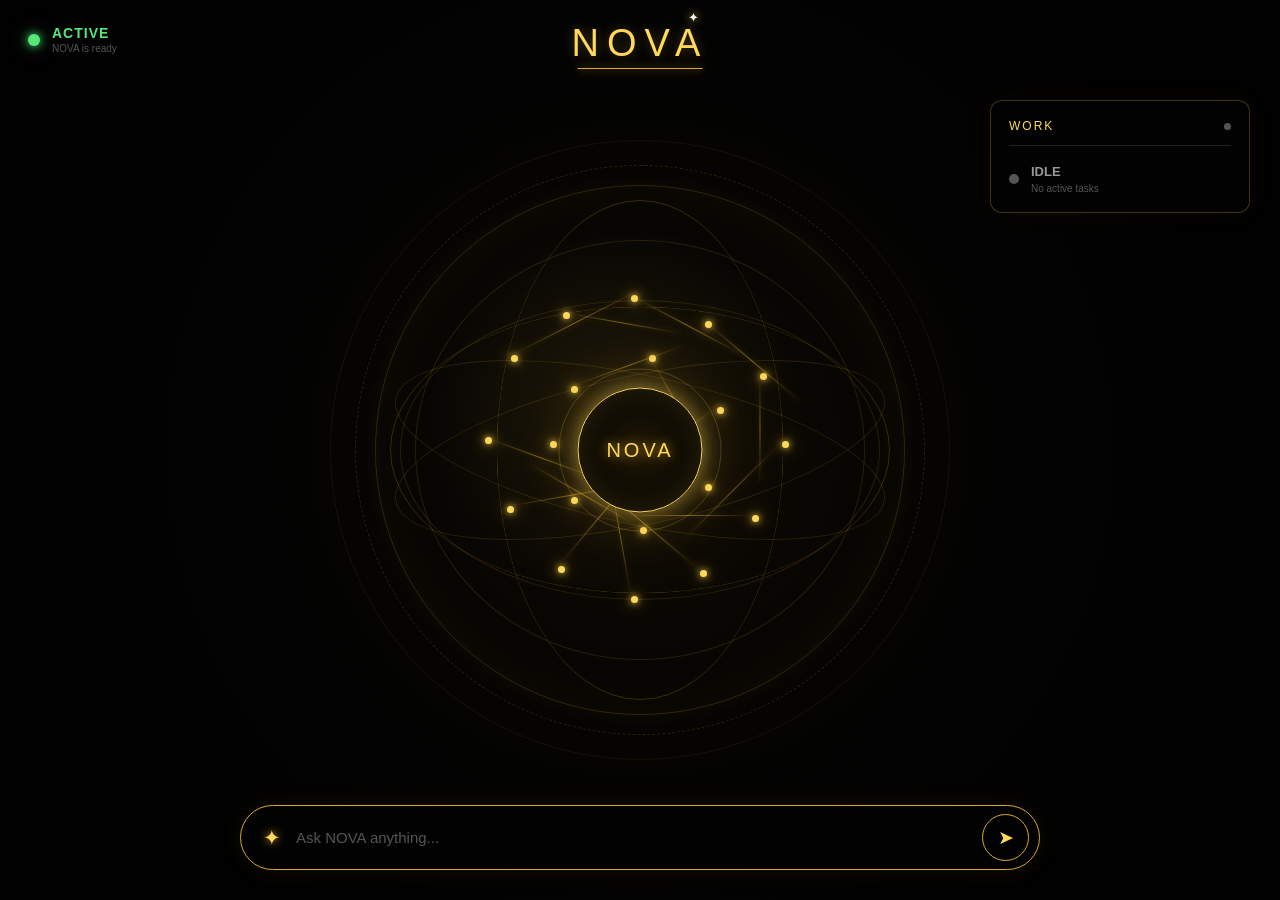
==== Ui/Index.html @ 0acd36e1 "NOVA local-first assistant: neural intent router, Ollama brain, full action layer Replaces the early" ====
<!DOCTYPE html>
<html lang="en">
<head>
    <meta charset="UTF-8">
    <meta name="viewport" content="width=device-width, initial-scale=1.0">

    <title>NOVA</title>

    <link rel="stylesheet" href="style.css">
</head>

<body>

    <!-- ================= STATUS ================= -->


    <div class="status-bar">

        <div class="status-light"></div>

        <div class="status-text">
            <span id="status">ACTIVE</span>
            <small id="status-detail">NOVA is ready</small>
        </div>

    </div>


    <!-- ================= NOVA TITLE ================= -->

    <div class="nova-title">
        NOV<span>A</span>

        <div class="nova-star">✦</div>

        <div class="title-line"></div>
    </div>


    <!-- ================= NEURAL GLOBE ================= -->

    <main class="globe-container">

        <div class="globe">

            <!-- Outer rings -->
            <div class="ring ring-1"></div>
            <div class="ring ring-2"></div>
            <div class="ring ring-3"></div>

            <!-- Latitude -->
            <div class="latitude latitude-1"></div>
            <div class="latitude latitude-2"></div>
            <div class="latitude latitude-3"></div>
            <div class="latitude latitude-4"></div>

            <!-- Longitude -->
            <div class="longitude longitude-1"></div>
            <div class="longitude longitude-2"></div>
            <div class="longitude longitude-3"></div>
            <div class="longitude longitude-4"></div>

            <!-- Neural network -->
            <div class="network">

                <span class="node n1"></span>
                <span class="node n2"></span>
                <span class="node n3"></span>
                <span class="node n4"></span>
                <span class="node n5"></span>
                <span class="node n6"></span>
                <span class="node n7"></span>
                <span class="node n8"></span>
                <span class="node n9"></span>
                <span class="node n10"></span>
                <span class="node n11"></span>
                <span class="node n12"></span>
                <span class="node n13"></span>
                <span class="node n14"></span>
                <span class="node n15"></span>
                <span class="node n16"></span>
                <span class="node n17"></span>
                <span class="node n18"></span>
                <span class="node n19"></span>
                <span class="node n20"></span>

                <span class="line l1"></span>
                <span class="line l2"></span>
                <span class="line l3"></span>
                <span class="line l4"></span>
                <span class="line l5"></span>
                <span class="line l6"></span>
                <span class="line l7"></span>
                <span class="line l8"></span>
                <span class="line l9"></span>
                <span class="line l10"></span>
                <span class="line l11"></span>
                <span class="line l12"></span>
                <span class="line l13"></span>
                <span class="line l14"></span>
                <span class="line l15"></span>
                <span class="line l16"></span>

            </div>


            <!-- NOVA Core -->

            <div class="core">

                <div class="core-glow"></div>

                <span>NOVA</span>

            </div>

        </div>

    </main>


    <!-- ================= TASK PANEL ================= -->

    <aside class="task-panel">

        <div class="task-header">
            <span>WORK</span>

            <div class="task-indicator"></div>
        </div>

        <div id="task-content" class="task-content">

            <div class="idle">

                <div class="idle-dot"></div>

                <div>
                    <strong>IDLE</strong>
                    <small>No active tasks</small>
                </div>

            </div>

        </div>

    </aside>


    <!-- ================= CHATBOX ================= -->

    <div class="chatbox">

        <div class="chat-icon">
            ✦
        </div>

        <input
            id="chat-input"
            type="text"
            placeholder="Ask NOVA anything..."
            autocomplete="off"
        >

        <button id="send-button">
            ➤
        </button>

    </div>


    <script src="script.js"></script></body>

</html>
---- Ui/style.css ----
/* =========================================
   NOVA CORE UI
========================================= */

* {
    margin: 0;
    padding: 0;
    box-sizing: border-box;
}

:root {
    --black: #020202;
    --gold: #d9a928;
    --bright-gold: #ffd85c;
    --dark-gold: #604a12;
    --green: #55e878;
}

body {
    width: 100vw;
    height: 100vh;

    overflow: hidden;

    background:
        radial-gradient(
            circle at center,
            #100c03 0%,
            #050403 35%,
            #010101 75%
        );

    color: white;

    font-family:
        "Segoe UI",
        Arial,
        sans-serif;
}


/* =========================================
   STATUS BAR
========================================= */

.status-bar {
    position: absolute;

    top: 25px;
    left: 28px;

    display: flex;

    align-items: center;

    gap: 12px;

    z-index: 20;
}

.status-light {
    width: 12px;
    height: 12px;

    border-radius: 50%;

    background: var(--green);

    box-shadow:
        0 0 8px var(--green),
        0 0 20px rgba(85, 232, 120, 0.5);

    animation: statusPulse 2s infinite;
}

@keyframes statusPulse {

    0%,
    100% {
        opacity: 0.5;
        transform: scale(0.85);
    }

    50% {
        opacity: 1;
        transform: scale(1);
    }
}

.status-text span {
    display: block;

    color: var(--green);

    font-size: 14px;

    font-weight: 600;

    letter-spacing: 1px;
}

.status-text small {
    display: block;

    margin-top: 2px;

    color: #555;

    font-size: 10px;
}


/* =========================================
   NOVA TITLE
========================================= */

.nova-title {
    position: absolute;

    top: 22px;
    left: 50%;

    transform: translateX(-50%);

    color: var(--bright-gold);

    font-size: 38px;

    font-weight: 300;

    letter-spacing: 8px;

    z-index: 20;

    text-shadow:
        0 0 12px rgba(255, 216, 92, 0.3);
}

.nova-title span {
    position: relative;
}

.nova-star {
    position: absolute;

    top: -12px;
    right: 1px;

    font-size: 13px;

    color: white;

    text-shadow:
        0 0 8px var(--bright-gold);
}

.title-line {
    width: 125px;

    height: 1px;

    margin: 3px auto 0;

    background: var(--gold);

    box-shadow:
        0 0 8px var(--gold);
}


/* =========================================
   GLOBE CONTAINER
========================================= */

.globe-container {
    position: absolute;

    top: 50%;
    left: 50%;

    transform:
        translate(-50%, -50%);

    width: 650px;
    height: 650px;

    display: flex;

    align-items: center;
    justify-content: center;
}


/* =========================================
   GLOBE
========================================= */

.globe {
    position: relative;

    width: 520px;
    height: 520px;

    border-radius: 50%;

    background:
        radial-gradient(
            circle at 45% 42%,
            rgba(255, 216, 92, 0.08),
            transparent 45%
        );

    box-shadow:
        0 0 35px rgba(217, 169, 40, 0.08),
        inset 0 0 60px rgba(217, 169, 40, 0.05);

    animation: globeFloat 6s ease-in-out infinite;
}

@keyframes globeFloat {

    0%,
    100% {
        transform: translateY(0);
    }

    50% {
        transform: translateY(-7px);
    }
}


/* =========================================
   OUTER RINGS
========================================= */

.ring {
    position: absolute;

    top: 50%;
    left: 50%;

    border: 1px solid rgba(217, 169, 40, 0.18);

    border-radius: 50%;

    transform: translate(-50%, -50%);
}

.ring-1 {
    width: 530px;
    height: 530px;

    animation: rotateRing 30s linear infinite;
}

.ring-2 {
    width: 570px;
    height: 570px;

    border-style: dashed;

    animation: rotateRingReverse 45s linear infinite;
}

.ring-3 {
    width: 620px;
    height: 620px;

    border-color: rgba(217, 169, 40, 0.08);

    animation: rotateRing 60s linear infinite;
}

@keyframes rotateRing {
    from {
        transform:
            translate(-50%, -50%)
            rotate(0deg);
    }

    to {
        transform:
            translate(-50%, -50%)
            rotate(360deg);
    }
}

@keyframes rotateRingReverse {
    from {
        transform:
            translate(-50%, -50%)
            rotate(360deg);
    }

    to {
        transform:
            translate(-50%, -50%)
            rotate(0deg);
    }
}


/* =========================================
   LATITUDE
========================================= */

.latitude,
.longitude {
    position: absolute;

    top: 50%;
    left: 50%;

    border: 1px solid rgba(217, 169, 40, 0.15);

    border-radius: 50%;

    transform: translate(-50%, -50%);
}

.latitude {
    width: 500px;
    height: 150px;
}

.latitude-1 {
    transform:
        translate(-50%, -50%)
        rotate(12deg);
}

.latitude-2 {
    transform:
        translate(-50%, -50%)
        rotate(-12deg);
}

.latitude-3 {
    width: 480px;
    height: 300px;
}

.latitude-4 {
    width: 450px;
    height: 420px;
}


/* =========================================
   LONGITUDE
========================================= */

.longitude {
    width: 500px;
    height: 500px;

    border-color: rgba(217, 169, 40, 0.13);
}

.longitude-1 {
    transform:
        translate(-50%, -50%)
        rotateX(55deg);
}

.longitude-2 {
    transform:
        translate(-50%, -50%)
        rotateY(55deg);
}

.longitude-3 {
    transform:
        translate(-50%, -50%)
        rotateX(-55deg);
}

.longitude-4 {
    transform:
        translate(-50%, -50%)
        rotateY(-55deg);
}


/* =========================================
   NEURAL NETWORK
========================================= */

.network {
    position: absolute;

    inset: 45px;

    border-radius: 50%;

    animation: networkRotate 35s linear infinite;
}

@keyframes networkRotate {

    from {
        transform: rotate(0deg);
    }

    to {
        transform: rotate(360deg);
    }
}


/* =========================================
   NODES
========================================= */

.node {
    position: absolute;

    width: 7px;
    height: 7px;

    border-radius: 50%;

    background: var(--bright-gold);

    box-shadow:
        0 0 7px var(--bright-gold),
        0 0 17px var(--gold);

    animation:
        nodePulse 1.8s ease-in-out infinite alternate;
}

@keyframes nodePulse {

    from {
        opacity: 0.35;
        transform: scale(0.7);
    }

    to {
        opacity: 1;
        transform: scale(1.4);
    }
}


/* Node positions */

.n1  { left: 20%; top: 28%; }
.n2  { left: 32%; top: 18%; }
.n3  { left: 48%; top: 14%; }
.n4  { left: 65%; top: 20%; }
.n5  { left: 78%; top: 32%; }
.n6  { left: 83%; top: 48%; }
.n7  { left: 76%; top: 65%; }
.n8  { left: 64%; top: 78%; }
.n9  { left: 48%; top: 84%; }
.n10 { left: 31%; top: 77%; }
.n11 { left: 19%; top: 63%; }
.n12 { left: 14%; top: 47%; }

.n13 { left: 34%; top: 35%; }
.n14 { left: 52%; top: 28%; }
.n15 { left: 68%; top: 40%; }
.n16 { left: 65%; top: 58%; }
.n17 { left: 50%; top: 68%; }
.n18 { left: 34%; top: 61%; }
.n19 { left: 29%; top: 48%; }
.n20 { left: 51%; top: 47%; }


/* =========================================
   NEURAL CONNECTIONS
========================================= */

.line {
    position: absolute;

    height: 1px;

    background:
        linear-gradient(
            90deg,
            transparent,
            var(--gold),
            transparent
        );

    transform-origin: left center;

    opacity: 0.55;

    box-shadow:
        0 0 6px rgba(217, 169, 40, 0.5);
}


/* Connections */

.l1  {
    width: 150px;
    left: 20%;
    top: 28%;
    transform: rotate(-27deg);
}

.l2 {
    width: 120px;
    left: 32%;
    top: 18%;
    transform: rotate(10deg);
}

.l3 {
    width: 130px;
    left: 48%;
    top: 14%;
    transform: rotate(28deg);
}

.l4 {
    width: 125px;
    left: 65%;
    top: 20%;
    transform: rotate(40deg);
}

.l5 {
    width: 110px;
    left: 78%;
    top: 32%;
    transform: rotate(90deg);
}

.l6 {
    width: 140px;
    left: 83%;
    top: 48%;
    transform: rotate(135deg);
}

.l7 {
    width: 125px;
    left: 76%;
    top: 65%;
    transform: rotate(180deg);
}

.l8 {
    width: 145px;
    left: 64%;
    top: 78%;
    transform: rotate(220deg);
}

.l9 {
    width: 130px;
    left: 48%;
    top: 84%;
    transform: rotate(260deg);
}

.l10 {
    width: 130px;
    left: 31%;
    top: 77%;
    transform: rotate(310deg);
}

.l11 {
    width: 130px;
    left: 19%;
    top: 63%;
    transform: rotate(350deg);
}

.l12 {
    width: 120px;
    left: 14%;
    top: 47%;
    transform: rotate(20deg);
}

.l13 {
    width: 120px;
    left: 34%;
    top: 35%;
    transform: rotate(-20deg);
}

.l14 {
    width: 120px;
    left: 52%;
    top: 28%;
    transform: rotate(60deg);
}

.l15 {
    width: 110px;
    left: 68%;
    top: 40%;
    transform: rotate(145deg);
}

.l16 {
    width: 130px;
    left: 50%;
    top: 68%;
    transform: rotate(210deg);
}


/* =========================================
   CORE
========================================= */

.core {
    position: absolute;

    top: 50%;
    left: 50%;

    transform: translate(-50%, -50%);

    width: 125px;
    height: 125px;

    border-radius: 50%;

    display: flex;

    align-items: center;
    justify-content: center;

    background:
        radial-gradient(
            circle,
            #211704 0%,
            #080703 65%,
            #020202 100%
        );

    border: 1px solid var(--bright-gold);

    box-shadow:
        0 0 20px rgba(255, 216, 92, 0.5),
        0 0 60px rgba(217, 169, 40, 0.25),
        inset 0 0 30px rgba(217, 169, 40, 0.2);

    z-index: 5;
}

.core span {
    color: var(--bright-gold);

    font-size: 20px;

    letter-spacing: 3px;

    text-shadow:
        0 0 12px var(--gold);
}

.core-glow {
    position: absolute;

    inset: -20px;

    border-radius: 50%;

    border: 1px solid rgba(255, 216, 92, 0.2);

    animation: corePulse 2.5s infinite;
}

@keyframes corePulse {

    0% {
        transform: scale(0.8);

        opacity: 0;
    }

    50% {
        opacity: 1;
    }

    100% {
        transform: scale(1.3);

        opacity: 0;
    }
}


/* =========================================
   TASK PANEL
========================================= */

.task-panel {
    position: absolute;

    top: 100px;
    right: 30px;

    width: 260px;

    padding: 18px;

    border: 1px solid rgba(217, 169, 40, 0.3);

    border-radius: 12px;

    background:
        rgba(3, 3, 3, 0.75);

    backdrop-filter: blur(12px);

    box-shadow:
        0 0 30px rgba(217, 169, 40, 0.04);

    z-index: 20;
}

.task-header {
    display: flex;

    justify-content: space-between;

    align-items: center;

    padding-bottom: 12px;

    border-bottom: 1px solid #222;

    color: var(--bright-gold);

    font-size: 12px;

    letter-spacing: 2px;
}

.task-indicator {
    width: 7px;
    height: 7px;

    border-radius: 50%;

    background: #555;
}


/* =========================================
   IDLE
========================================= */

.idle {
    display: flex;

    align-items: center;

    gap: 12px;

    padding-top: 18px;

    color: #777;
}

.idle-dot {
    width: 10px;
    height: 10px;

    border-radius: 50%;

    background: #555;
}

.idle strong {
    display: block;

    color: #999;

    font-size: 13px;
}

.idle small {
    display: block;

    margin-top: 4px;

    color: #555;

    font-size: 10px;
}


/* =========================================
   CHATBOX
========================================= */

.chatbox {
    position: absolute;

    bottom: 30px;
    left: 50%;

    transform: translateX(-50%);

    width: min(800px, 70vw);

    height: 65px;

    display: flex;

    align-items: center;

    padding: 0 10px 0 22px;

    border: 1px solid var(--gold);

    border-radius: 40px;

    background:
        rgba(3, 3, 3, 0.9);

    box-shadow:
        0 0 25px rgba(217, 169, 40, 0.08);

    z-index: 30;
}

.chat-icon {
    color: var(--bright-gold);

    font-size: 21px;

    margin-right: 15px;

    text-shadow:
        0 0 10px var(--gold);
}

.chatbox input {
    flex: 1;

    height: 100%;

    border: none;

    outline: none;

    background: transparent;

    color: white;

    font-size: 15px;
}

.chatbox input::placeholder {
    color: #555;
}

.chatbox button {
    width: 47px;
    height: 47px;

    border-radius: 50%;

    border: 1px solid var(--gold);

    background: transparent;

    color: var(--bright-gold);

    font-size: 19px;

    cursor: pointer;

    transition: 0.2s;
}

.chatbox button:hover {
    background: var(--gold);

    color: black;

    box-shadow:
        0 0 20px rgba(217, 169, 40, 0.5);
}


/* =========================================
   RESPONSIVE
========================================= */

@media (max-width: 900px) {

    .globe {
        transform: scale(0.75);
    }

    .task-panel {
        right: 15px;
        width: 220px;
    }

    .chatbox {
        width: 85vw;
    }
}


@media (max-width: 650px) {

    .nova-title {
        font-size: 28px;
    }

    .status-bar {
        top: 20px;
        left: 15px;
    }

    .task-panel {
        display: none;
    }

    .globe {
        transform: scale(0.6);
    }

    .chatbox {
        bottom: 20px;
        width: 92vw;
    }
}


/* =========================================
   CHAT LOG (injected by script.js)
========================================= */

.chat-log {
    position: absolute;

    bottom: 115px;
    left: 50%;

    transform: translateX(-50%);

    width: min(800px, 70vw);

    max-height: 42vh;

    /* scrollbar hidden — wheel scrolling and the auto-scroll to the
       newest message still work; only the bar itself is invisible */
    overflow-y: auto;

    scrollbar-width: none;

    -ms-overflow-style: none;

    display: flex;

    flex-direction: column;

    gap: 10px;

    padding: 6px 4px;

    z-index: 25;
}

.chat-log::-webkit-scrollbar {

    display: none;

    width: 0;

    height: 0;

}

.chat-msg {
    max-width: 78%;

    padding: 10px 16px;

    border-radius: 14px;

    font-size: 13px;

    line-height: 1.5;

    border: 1px solid rgba(217, 169, 40, 0.3);

    background: rgba(3, 3, 3, 0.85);
}

.chat-msg.user {
    align-self: flex-end;

    border-color: rgba(217, 169, 40, 0.55);

    background: rgba(217, 169, 40, 0.08);
}

.chat-msg .who {
    display: block;

    margin-bottom: 4px;

    color: var(--gold);

    font-size: 9px;

    letter-spacing: 2px;
}

.status-light.busy {
    background: var(--bright-gold);

    box-shadow:
        0 0 8px var(--bright-gold),
        0 0 20px rgba(255, 216, 92, 0.6);
}


/* =========================================
   BEAST MODE TOGGLE
========================================= */

/* beast-toggle button removed — Beast Mode is voice/command-only now
   ('enter beast mode' / 'come back to normal mode') */



/* =========================================
   BEAST TRANSITION (normal -> beast)
========================================= */

.beast-transition {
    position: fixed;

    inset: 0;

    display: flex;

    align-items: center;
    justify-content: center;

    pointer-events: none;

    z-index: 90;

    opacity: 0;
}

.beast-transition.active {
    opacity: 1;
}

.beast-transition .shockwave {
    position: absolute;

    width: 20px;
    height: 20px;

    border: 2px solid #ff1a1a;

    border-radius: 50%;

    opacity: 0;
}

.beast-transition.active .shockwave {
    animation: shockwave 0.9s ease-out forwards;
}

.beast-transition.active .shockwave.w2 {
    animation-delay: 0.15s;
}

.beast-transition.active .shockwave.w3 {
    animation-delay: 0.3s;
}

@keyframes shockwave {

    0% {
        transform: scale(0.2);
        opacity: 0.9;

        box-shadow:
            0 0 40px #ff1a1a,
            inset 0 0 20px rgba(255, 26, 26, 0.8);
    }

    100% {
        transform: scale(38);
        opacity: 0;

        box-shadow:
            0 0 90px #ff1a1a;
    }
}

.beast-transition .red-veil {
    position: absolute;

    inset: 0;

    background: radial-gradient(
        circle at center,
        rgba(255, 20, 20, 0.55),
        rgba(40, 0, 0, 0.85) 70%
    );

    opacity: 0;
}

.beast-transition.active .red-veil {
    animation: veilIn 0.9s ease-out forwards;
}

@keyframes veilIn {
    0% {
        opacity: 0;
    }

    60% {
        opacity: 0.92;
    }

    100% {
        opacity: 1;
    }
}

.beast-transition .launch-text {
    position: relative;

    color: white;

    font-size: 22px;

    letter-spacing: 9px;

    text-shadow:
        0 0 14px #ff1a1a;

    opacity: 0;
}

.beast-transition.active .launch-text {
    animation: launchText 0.9s ease-out forwards;
}

@keyframes launchText {
    0% {
        opacity: 0;
        letter-spacing: 2px;
    }

    45% {
        opacity: 1;
    }

    100% {
        opacity: 0.95;
        letter-spacing: 12px;
    }
}


/* normal page powers down when the transition runs */

body.to-beast .globe-container,
body.to-beast .task-panel,
body.to-beast .chatbox,
body.to-beast .nova-title {
    animation: powerDown 0.85s ease-in forwards;
}

@keyframes powerDown {

    0% {
        filter: none;
        opacity: 1;
    }

    55% {
        opacity: 0.35;

        filter: saturate(2.2) hue-rotate(-25deg) brightness(1.25);
    }

    100% {
        opacity: 0;

        filter: saturate(3) hue-rotate(-40deg) brightness(0.6);
    }
}

body.to-beast .status-bar {
    animation: powerDown 0.85s ease-in forwards;
}
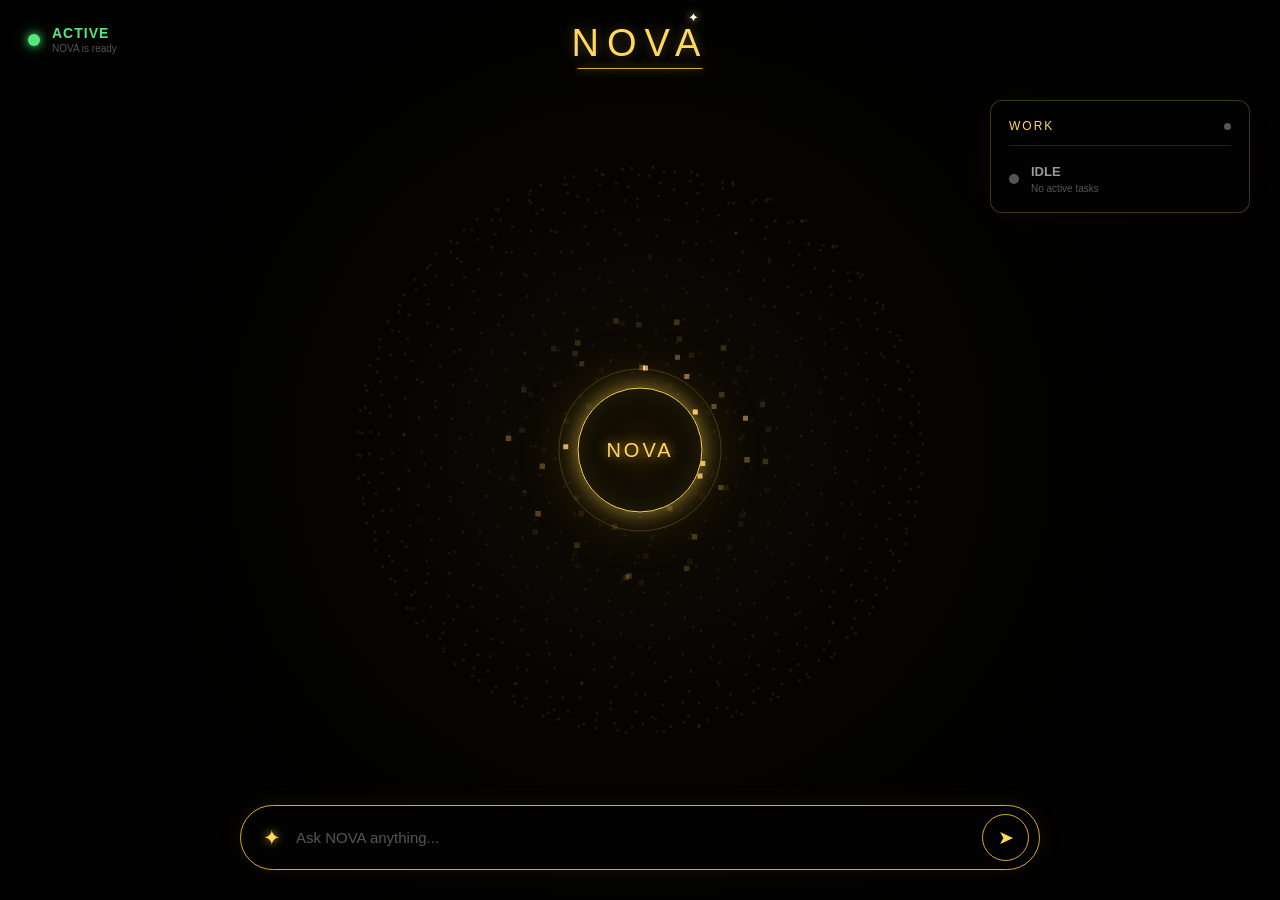
==== commit 4fbb8bd7: "Replace static globes with live 3D neural-network globe in both UIs The gold and Beast UIs now rende" ====
--- a/Ui/Index.html
+++ b/Ui/Index.html
@@ -39,84 +39,24 @@
 
     <!-- ================= NEURAL GLOBE ================= -->
 
+    <!-- ================= NEURAL GLOBE (live WebGL) ================= -->
+
     <main class="globe-container">
 
-        <div class="globe">
+        <canvas id="globe-canvas" data-theme="gold"></canvas>
 
-            <!-- Outer rings -->
-            <div class="ring ring-1"></div>
-            <div class="ring ring-2"></div>
-            <div class="ring ring-3"></div>
+        <!-- NOVA Core badge (kept from the original design) -->
 
-            <!-- Latitude -->
-            <div class="latitude latitude-1"></div>
-            <div class="latitude latitude-2"></div>
-            <div class="latitude latitude-3"></div>
-            <div class="latitude latitude-4"></div>
+        <div class="core core-overlay">
 
-            <!-- Longitude -->
-            <div class="longitude longitude-1"></div>
-            <div class="longitude longitude-2"></div>
-            <div class="longitude longitude-3"></div>
-            <div class="longitude longitude-4"></div>
+            <div class="core-glow"></div>
 
-            <!-- Neural network -->
-            <div class="network">
-
-                <span class="node n1"></span>
-                <span class="node n2"></span>
-                <span class="node n3"></span>
-                <span class="node n4"></span>
-                <span class="node n5"></span>
-                <span class="node n6"></span>
-                <span class="node n7"></span>
-                <span class="node n8"></span>
-                <span class="node n9"></span>
-                <span class="node n10"></span>
-                <span class="node n11"></span>
-                <span class="node n12"></span>
-                <span class="node n13"></span>
-                <span class="node n14"></span>
-                <span class="node n15"></span>
-                <span class="node n16"></span>
-                <span class="node n17"></span>
-                <span class="node n18"></span>
-                <span class="node n19"></span>
-                <span class="node n20"></span>
-
-                <span class="line l1"></span>
-                <span class="line l2"></span>
-                <span class="line l3"></span>
-                <span class="line l4"></span>
-                <span class="line l5"></span>
-                <span class="line l6"></span>
-                <span class="line l7"></span>
-                <span class="line l8"></span>
-                <span class="line l9"></span>
-                <span class="line l10"></span>
-                <span class="line l11"></span>
-                <span class="line l12"></span>
-                <span class="line l13"></span>
-                <span class="line l14"></span>
-                <span class="line l15"></span>
-                <span class="line l16"></span>
-
-            </div>
-
-
-            <!-- NOVA Core -->
-
-            <div class="core">
-
-                <div class="core-glow"></div>
-
-                <span>NOVA</span>
-
-            </div>
+            <span>NOVA</span>
 
         </div>
 
     </main>
+
 
 
     <!-- ================= TASK PANEL ================= -->
@@ -169,6 +109,8 @@
     </div>
 
 
+    <script src="globe.js"></script>
+
     <script src="script.js"></script></body>
 
 </html>
--- a/Ui/style.css
+++ b/Ui/style.css
@@ -891,13 +891,38 @@
 
 
 /* =========================================
+   LIVE GLOBE CANVAS
+========================================= */
+
+#globe-canvas {
+    width: 100%;
+    height: 100%;
+
+    display: block;
+
+    cursor: grab;
+
+    touch-action: none;
+}
+
+
+/* NOVA core badge floats over the live globe */
+
+.core-overlay {
+    pointer-events: none;
+
+    z-index: 2;
+}
+
+
+/* =========================================
    RESPONSIVE
 ========================================= */
 
 @media (max-width: 900px) {
 
-    .globe {
-        transform: scale(0.75);
+    .globe-container {
+        transform: translate(-50%, -50%) scale(0.75);
     }
 
     .task-panel {
@@ -1177,6 +1202,7 @@
 /* normal page powers down when the transition runs */
 
 body.to-beast .globe-container,
+body.to-beast #globe-canvas,
 body.to-beast .task-panel,
 body.to-beast .chatbox,
 body.to-beast .nova-title {
